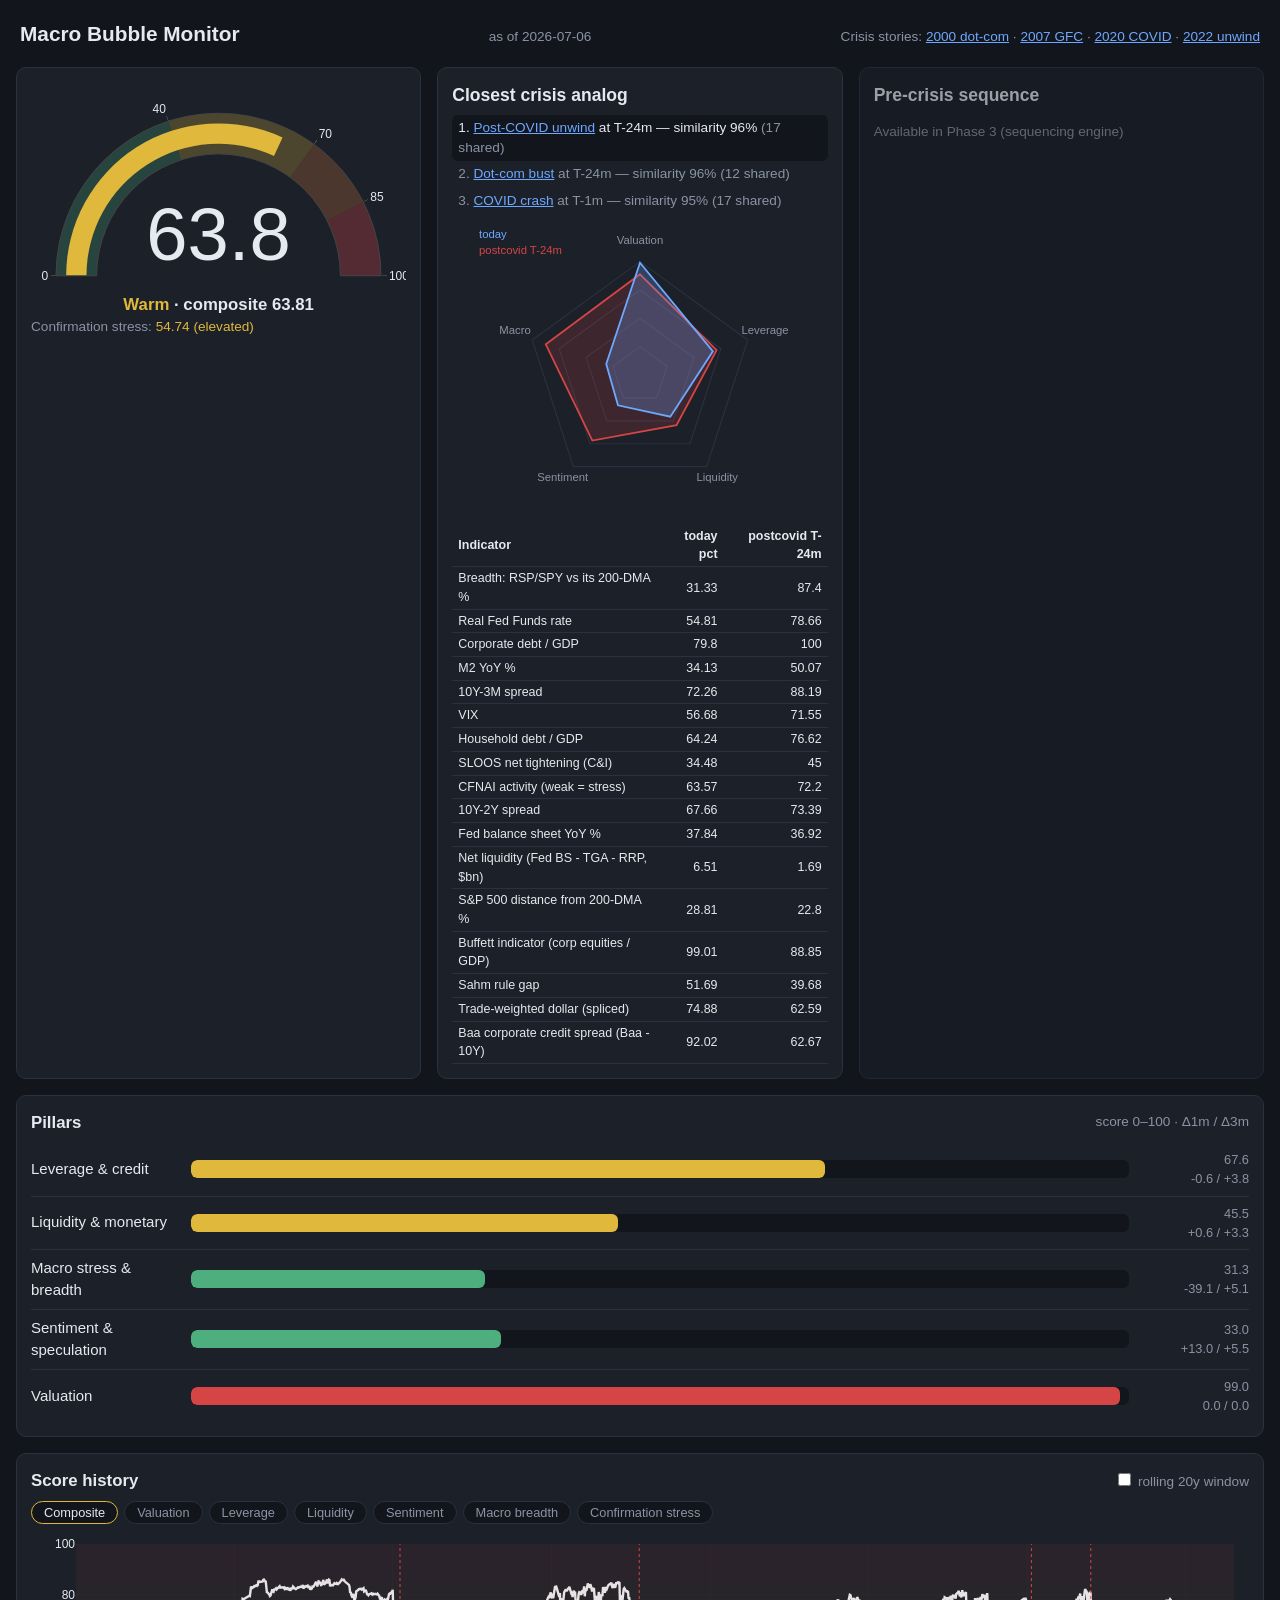
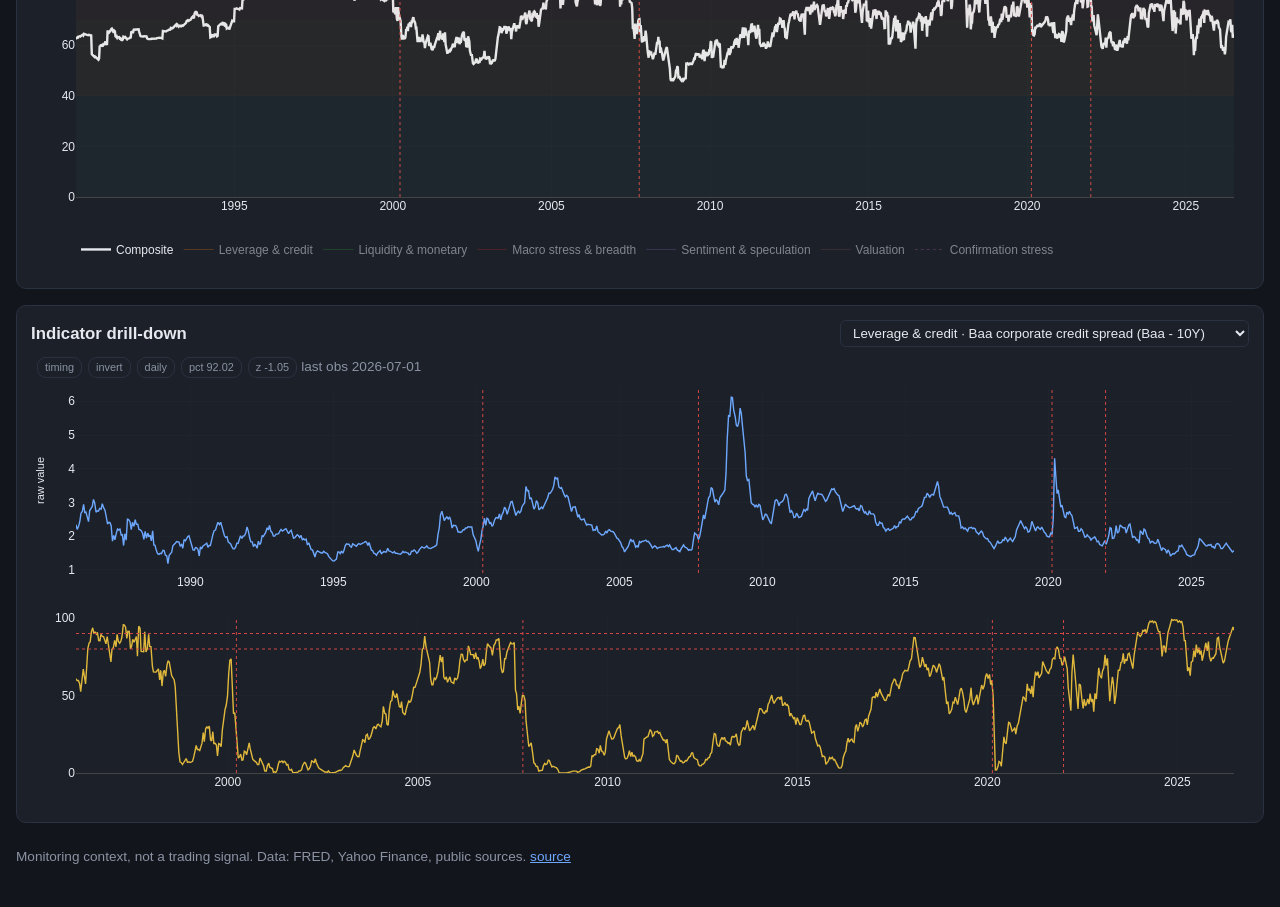
==== site/index.html @ 477a5def "feat: analog similarity with SVG radar and comparison table Cosine-similarity engine (pipeline/compu" ====
<!DOCTYPE html>
<html lang="en">
<head>
<meta charset="utf-8">
<meta name="viewport" content="width=device-width, initial-scale=1">
<title>Macro Bubble Monitor</title>
<link rel="stylesheet" href="assets/style.css">
</head>
<body>
<header>
  <h1>Macro Bubble Monitor</h1>
  <div id="asof" class="muted"></div>
  <nav class="muted">
    Crisis stories:
    <a href="episodes/dotcom.html">2000 dot-com</a> ·
    <a href="episodes/gfc.html">2007 GFC</a> ·
    <a href="episodes/covid.html">2020 COVID</a> ·
    <a href="episodes/postcovid.html">2022 unwind</a>
  </nav>
</header>

<section id="status" class="card-row">
  <div class="card" id="gauge-card"><div id="gauge"></div><div id="regime-label"></div>
  <div id="stress-label" class="muted"></div></div>
  <div class="card" id="analog-card">
    <h3>Closest crisis analog</h3>
    <div id="analog-list" class="muted">No analog data yet.</div>
    <svg id="radar" viewBox="0 0 300 260" style="width:100%;max-width:340px;display:block;margin:8px auto"></svg>
    <div id="analog-table"></div>
  </div>
  <div class="card placeholder" id="sequence-card">
    <h3>Pre-crisis sequence</h3><p class="muted">Available in Phase 3 (sequencing engine)</p>
  </div>
</section>

<section class="card">
  <div class="card-head"><h2>Pillars</h2><span class="muted">score 0–100 · Δ1m / Δ3m</span></div>
  <div id="pillars"></div>
</section>

<section class="card">
  <div class="card-head">
    <h2>Score history</h2>
    <label class="toggle"><input type="checkbox" id="window-toggle"> rolling 20y window</label>
  </div>
  <div class="tabs" id="history-tabs"></div>
  <div id="history"></div>
</section>

<section class="card">
  <div class="card-head">
    <h2>Indicator drill-down</h2>
    <select id="indicator-picker"></select>
  </div>
  <div id="indicator-meta"></div>
  <div id="indicator-raw"></div>
  <div id="indicator-pct"></div>
</section>

<footer class="muted">Monitoring context, not a trading signal. Data: FRED, Yahoo Finance, public sources.
  <a href="https://github.com/JungOhLee/macro-monitoring">source</a></footer>

<script src="assets/plotly-finance.min.js"></script>
<script src="assets/app.js"></script>
</body>
</html>
---- site/assets/style.css ----
:root { --bg:#12151c; --card:#1b2029; --text:#e6e9ef; --muted:#8b93a3; --line:#2a3140;
        --cool:#4caf7d; --warm:#e0b83c; --frothy:#e07b3c; --bubble:#d64545; }
* { box-sizing: border-box; }
body { margin:0; background:var(--bg); color:var(--text);
       font:15px/1.5 -apple-system, "Segoe UI", Roboto, sans-serif; padding:0 16px 40px; }
header { display:flex; justify-content:space-between; align-items:baseline; padding:18px 4px; }
h1 { font-size:1.3rem; margin:0; } h2 { font-size:1.05rem; margin:0; } h3 { margin:0 0 6px; }
.muted { color:var(--muted); font-size:.85rem; }
.card { background:var(--card); border:1px solid var(--line); border-radius:10px;
        padding:14px; margin-bottom:16px; }
.card-row { display:grid; grid-template-columns:repeat(auto-fit,minmax(260px,1fr));
            gap:16px; margin-bottom:16px; }
.card-row .card { margin-bottom:0; }
.card-head { display:flex; justify-content:space-between; align-items:center; margin-bottom:8px; }
.placeholder { opacity:.65; }
#regime-label { text-align:center; font-weight:600; font-size:1.05rem; }
.pillar-row { display:grid; grid-template-columns:150px 1fr 110px; gap:10px;
              align-items:center; padding:7px 0; border-bottom:1px solid var(--line); }
.pillar-row:last-child { border-bottom:none; }
.bar-track { background:var(--bg); border-radius:6px; height:18px; overflow:hidden; }
.bar-fill { height:100%; border-radius:6px; }
.chip { display:inline-block; font-size:.68rem; padding:1px 7px; border-radius:9px;
        border:1px solid var(--line); color:var(--muted); margin-left:6px; }
.delta { font-size:.8rem; color:var(--muted); text-align:right; }
.badge-stale { color:var(--bubble); font-weight:600; }
select { background:var(--card); color:var(--text); border:1px solid var(--line);
         border-radius:6px; padding:4px 8px; }
.toggle { font-size:.85rem; color:var(--muted); }
footer { margin-top:24px; font-size:.8rem; }
a { color:#6ea8fe; }
@media (max-width:640px){ .pillar-row { grid-template-columns:110px 1fr 70px; } }
.tabs { display:flex; flex-wrap:wrap; gap:6px; margin-bottom:10px; }
.tabs button { background:var(--bg); color:var(--muted); border:1px solid var(--line);
               border-radius:15px; padding:3px 12px; font-size:.8rem; cursor:pointer; }
.tabs button.active { color:var(--text); border-color:var(--warm); }
#analog-list .analog-row { cursor:pointer; padding:3px 6px; border-radius:6px; }
#analog-list .analog-row.sel { background:var(--bg); color:var(--text); }
#analog-table table { width:100%; font-size:.78rem; border-collapse:collapse; margin-top:8px; }
#analog-table td, #analog-table th { padding:2px 6px; border-bottom:1px solid var(--line); text-align:right; }
#analog-table td:first-child, #analog-table th:first-child { text-align:left; }
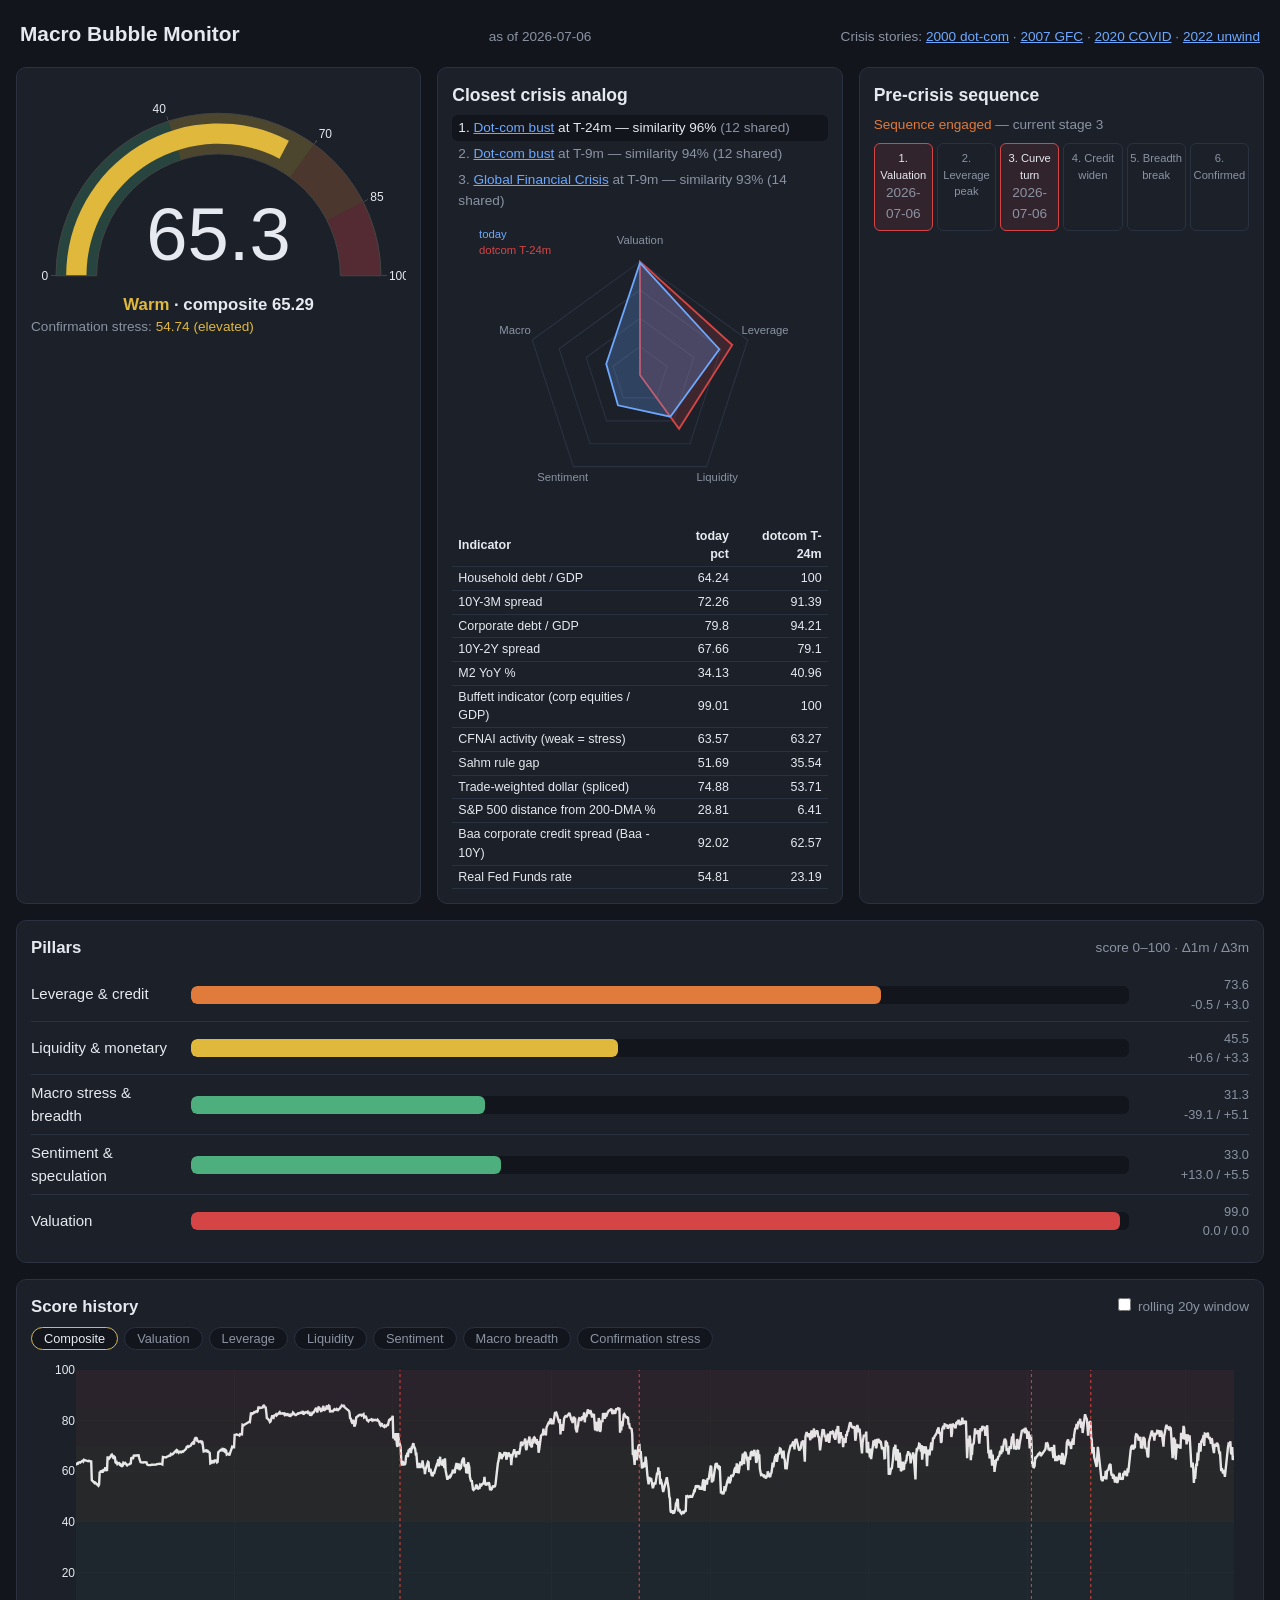
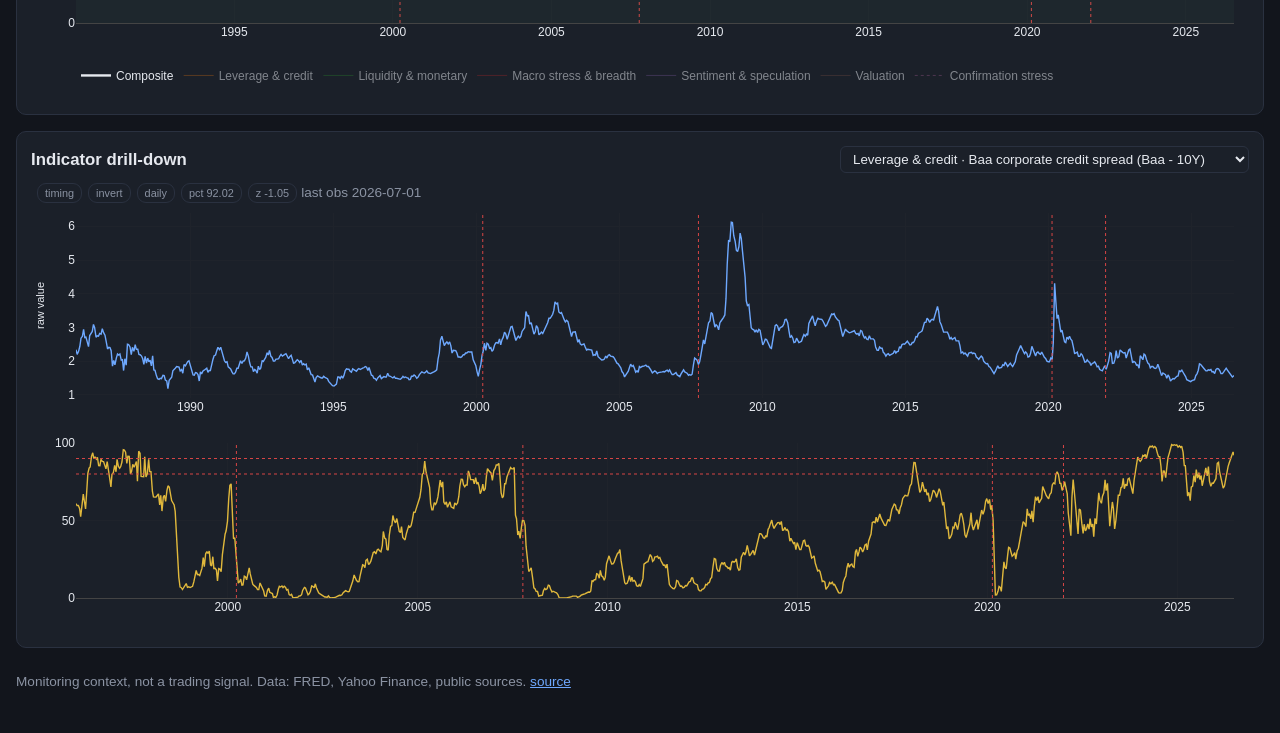
==== commit 20c8df09: "feat: pre-crisis sequencing state machine with tracker UI and stage alerts Co-Authored-By: Claude Fa" ====
--- a/site/index.html
+++ b/site/index.html
@@ -28,8 +28,10 @@
     <svg id="radar" viewBox="0 0 300 260" style="width:100%;max-width:340px;display:block;margin:8px auto"></svg>
     <div id="analog-table"></div>
   </div>
-  <div class="card placeholder" id="sequence-card">
-    <h3>Pre-crisis sequence</h3><p class="muted">Available in Phase 3 (sequencing engine)</p>
+  <div class="card" id="sequence-card">
+    <h3>Pre-crisis sequence</h3>
+    <div id="sequence-banner" class="muted"></div>
+    <div id="sequence-track"></div>
   </div>
 </section>
 
--- a/site/assets/style.css
+++ b/site/assets/style.css
@@ -38,3 +38,9 @@
 #analog-table table { width:100%; font-size:.78rem; border-collapse:collapse; margin-top:8px; }
 #analog-table td, #analog-table th { padding:2px 6px; border-bottom:1px solid var(--line); text-align:right; }
 #analog-table td:first-child, #analog-table th:first-child { text-align:left; }
+#sequence-track { display:flex; gap:4px; margin-top:8px; }
+.stage { flex:1; text-align:center; font-size:.7rem; padding:6px 2px; border-radius:6px;
+         border:1px solid var(--line); color:var(--muted); }
+.stage.fired { border-color:var(--bubble); color:var(--text); background:rgba(214,69,69,.12); }
+.stage.lapsed { border-color:var(--warm); opacity:.6; }
+.stage.nodata { border-style:dashed; }
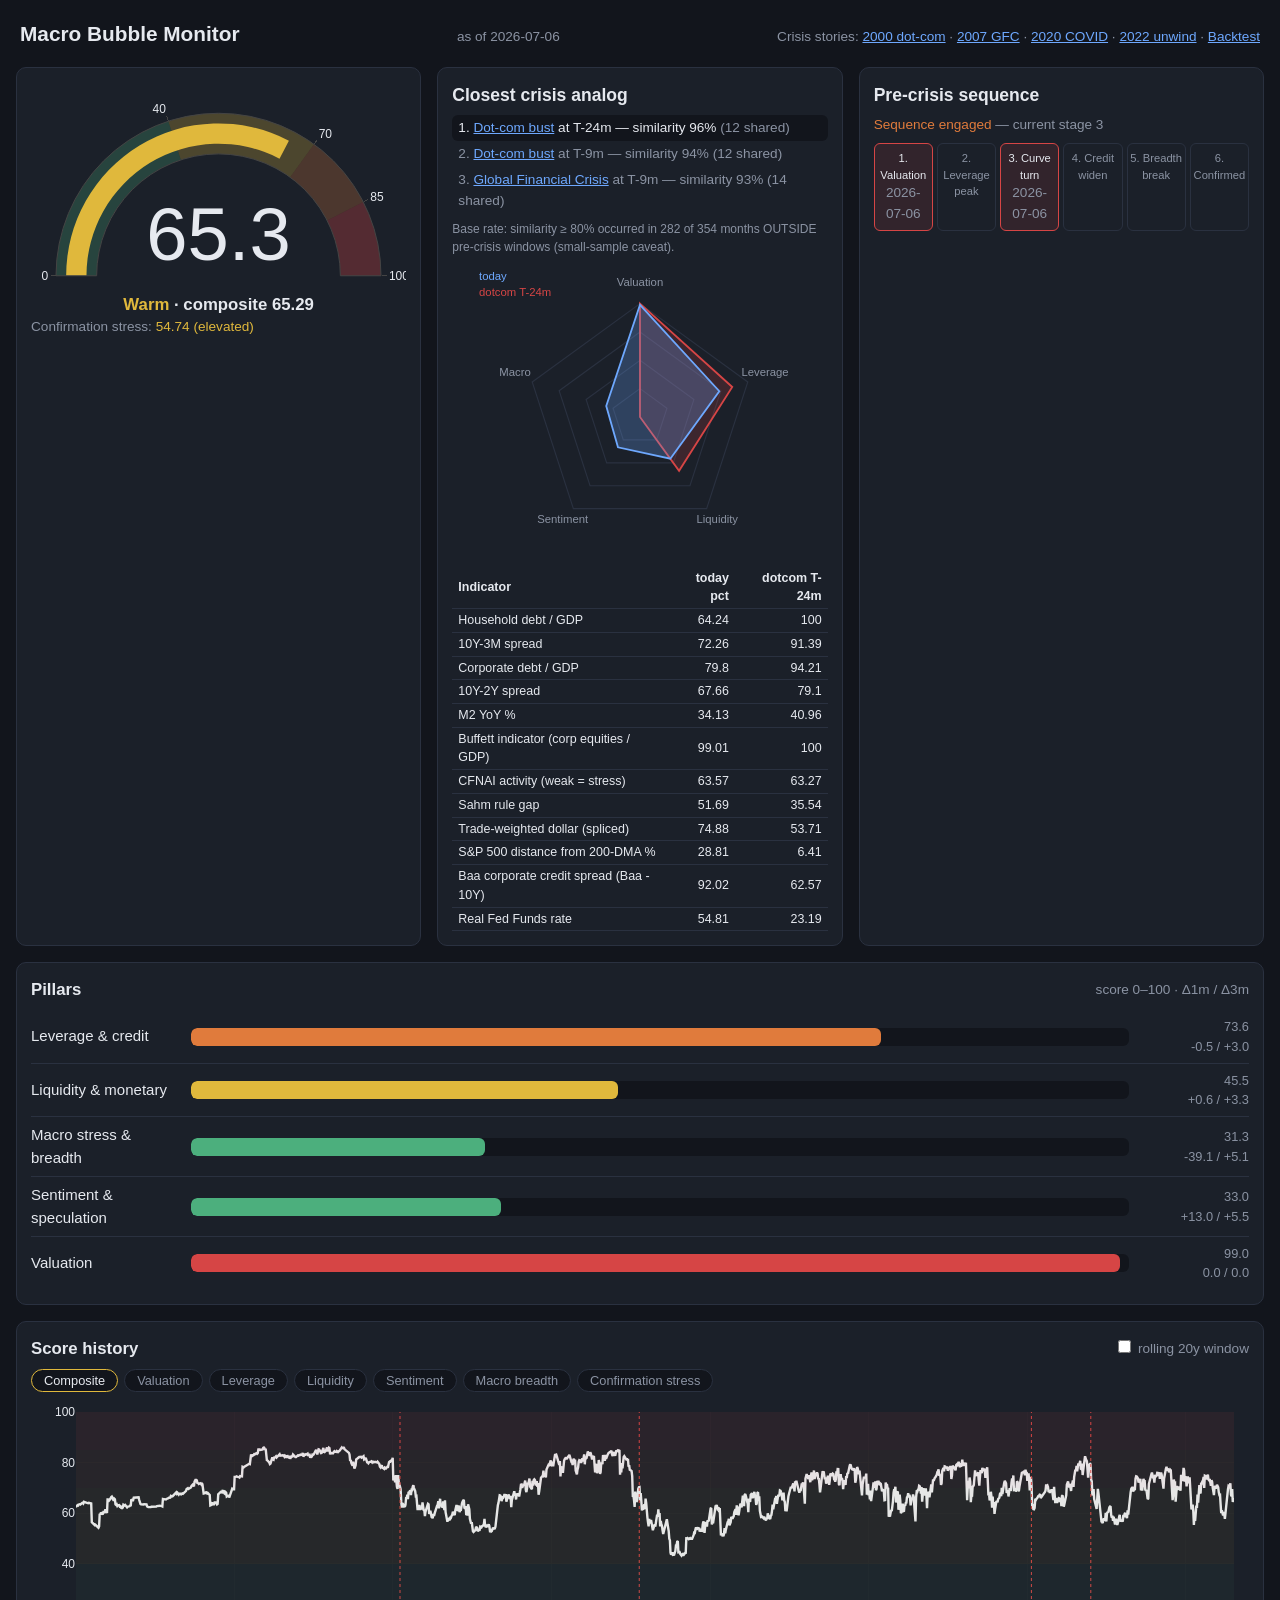
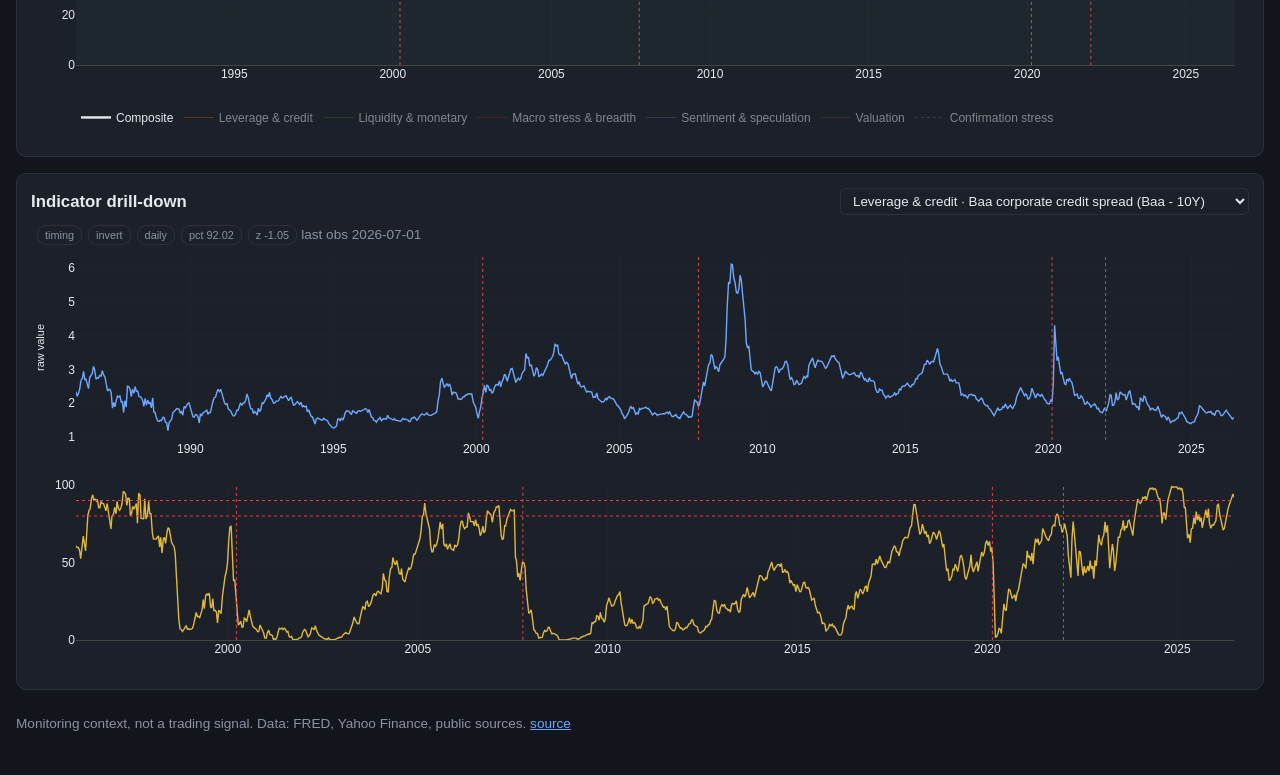
==== commit 4e62505e: "feat: backtest replay with validation criteria and base rates Monthly, lag-adjusted sequencer replay" ====
--- a/site/index.html
+++ b/site/index.html
@@ -15,7 +15,8 @@
     <a href="episodes/dotcom.html">2000 dot-com</a> ·
     <a href="episodes/gfc.html">2007 GFC</a> ·
     <a href="episodes/covid.html">2020 COVID</a> ·
-    <a href="episodes/postcovid.html">2022 unwind</a>
+    <a href="episodes/postcovid.html">2022 unwind</a> ·
+    <a href="backtest.html">Backtest</a>
   </nav>
 </header>
 
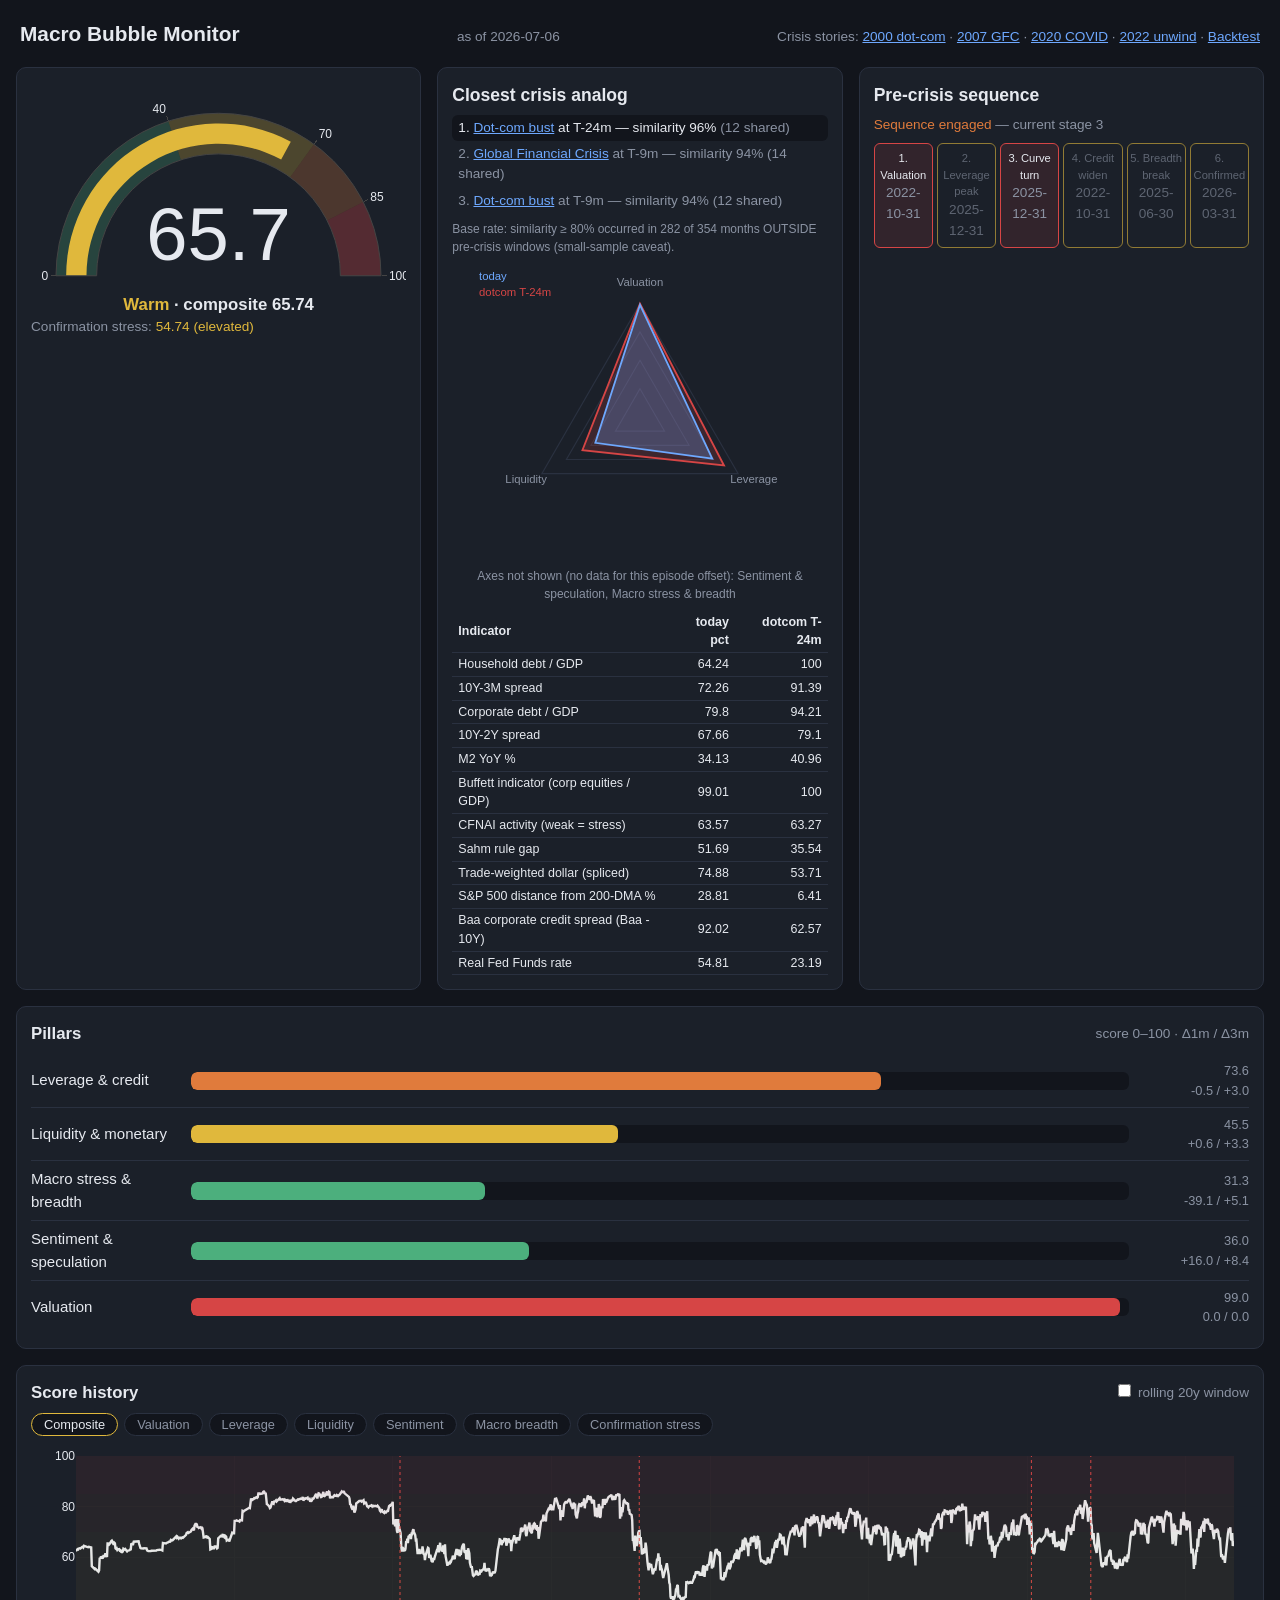
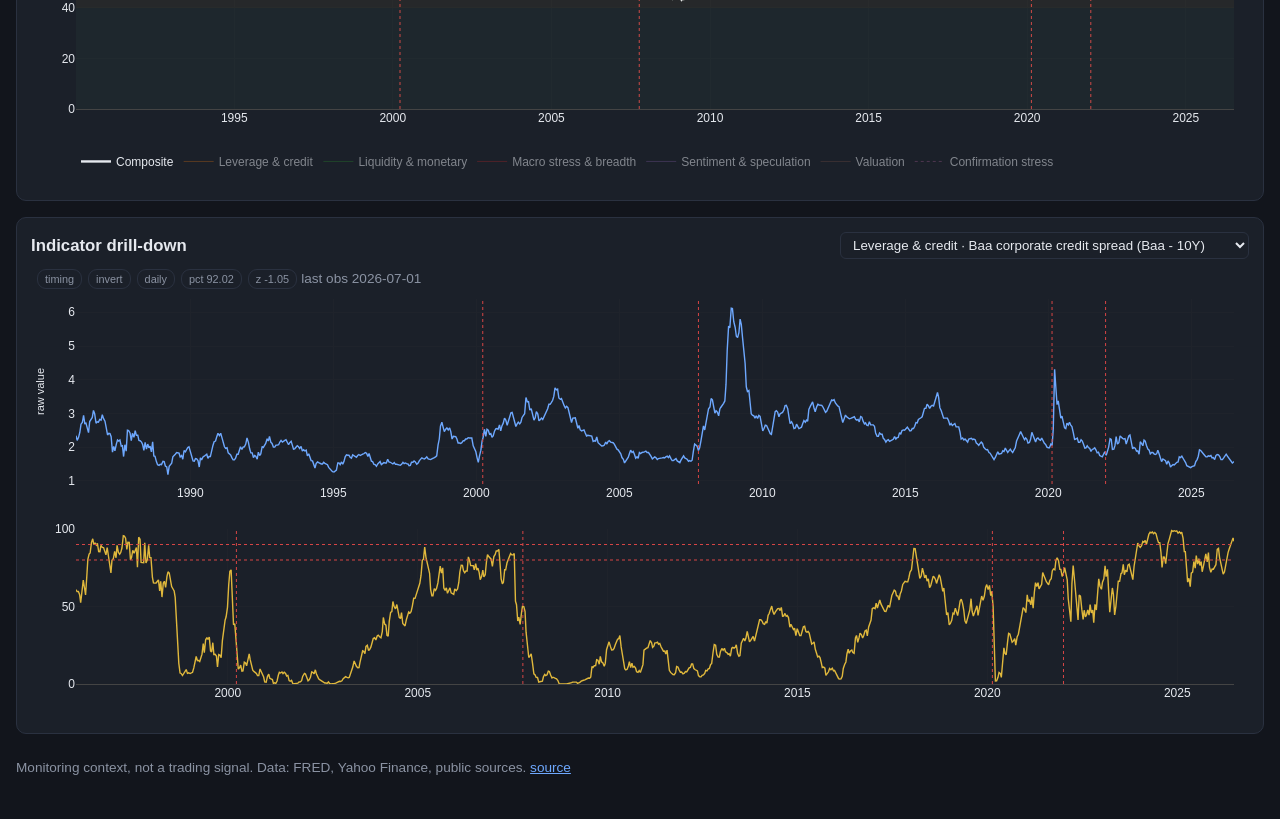
==== commit f0d9c5c7: "fix: phase-3 final review pass — seeded sequence history, radar n/a axes, sequencer test coverage, f" ====
--- a/site/index.html
+++ b/site/index.html
@@ -27,6 +27,7 @@
     <h3>Closest crisis analog</h3>
     <div id="analog-list" class="muted">No analog data yet.</div>
     <svg id="radar" viewBox="0 0 300 260" style="width:100%;max-width:340px;display:block;margin:8px auto"></svg>
+    <div id="radar-note" class="muted" style="font-size:.75rem;text-align:center"></div>
     <div id="analog-table"></div>
   </div>
   <div class="card" id="sequence-card">
--- a/site/assets/style.css
+++ b/site/assets/style.css
@@ -44,3 +44,5 @@
 .stage.fired { border-color:var(--bubble); color:var(--text); background:rgba(214,69,69,.12); }
 .stage.lapsed { border-color:var(--warm); opacity:.6; }
 .stage.nodata { border-style:dashed; }
+article table { width:100%; font-size:.85rem; border-collapse:collapse; margin:10px 0; }
+article td, article th { padding:4px 8px; border-bottom:1px solid var(--line); text-align:left; }
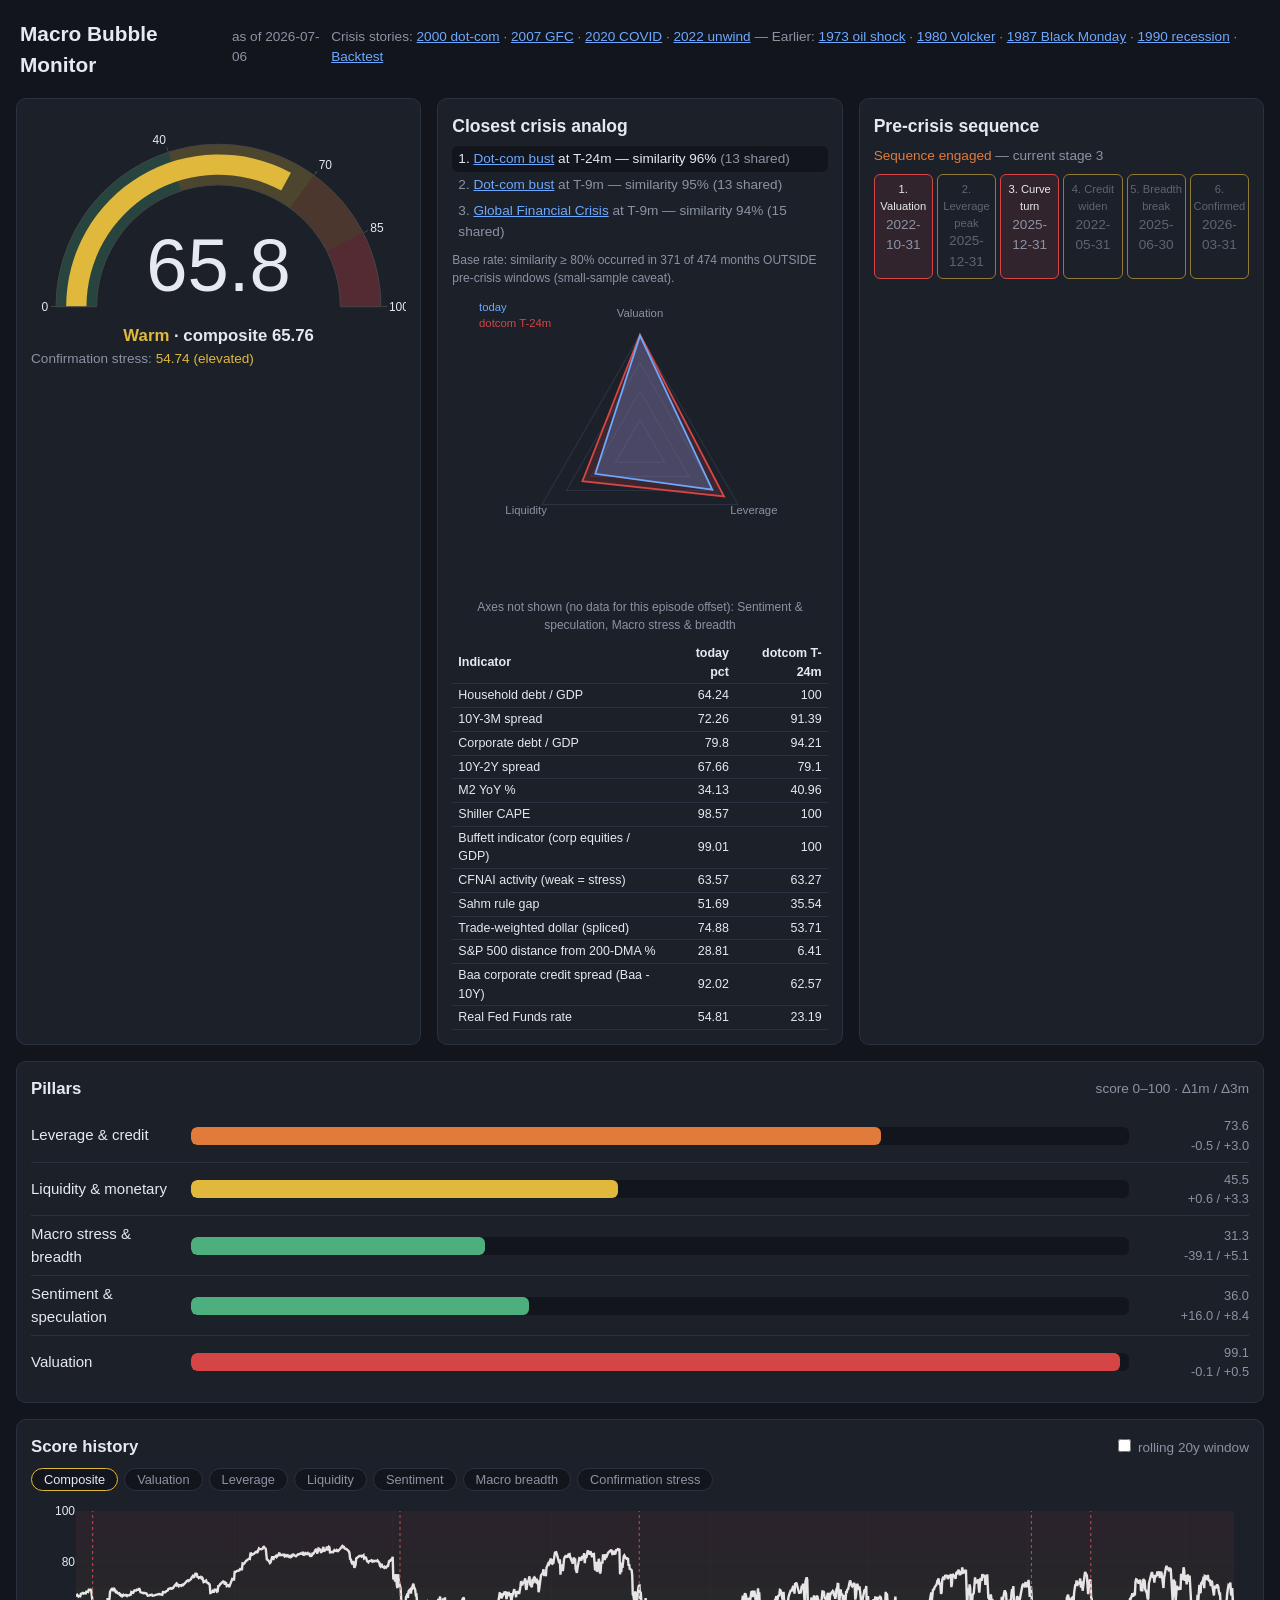
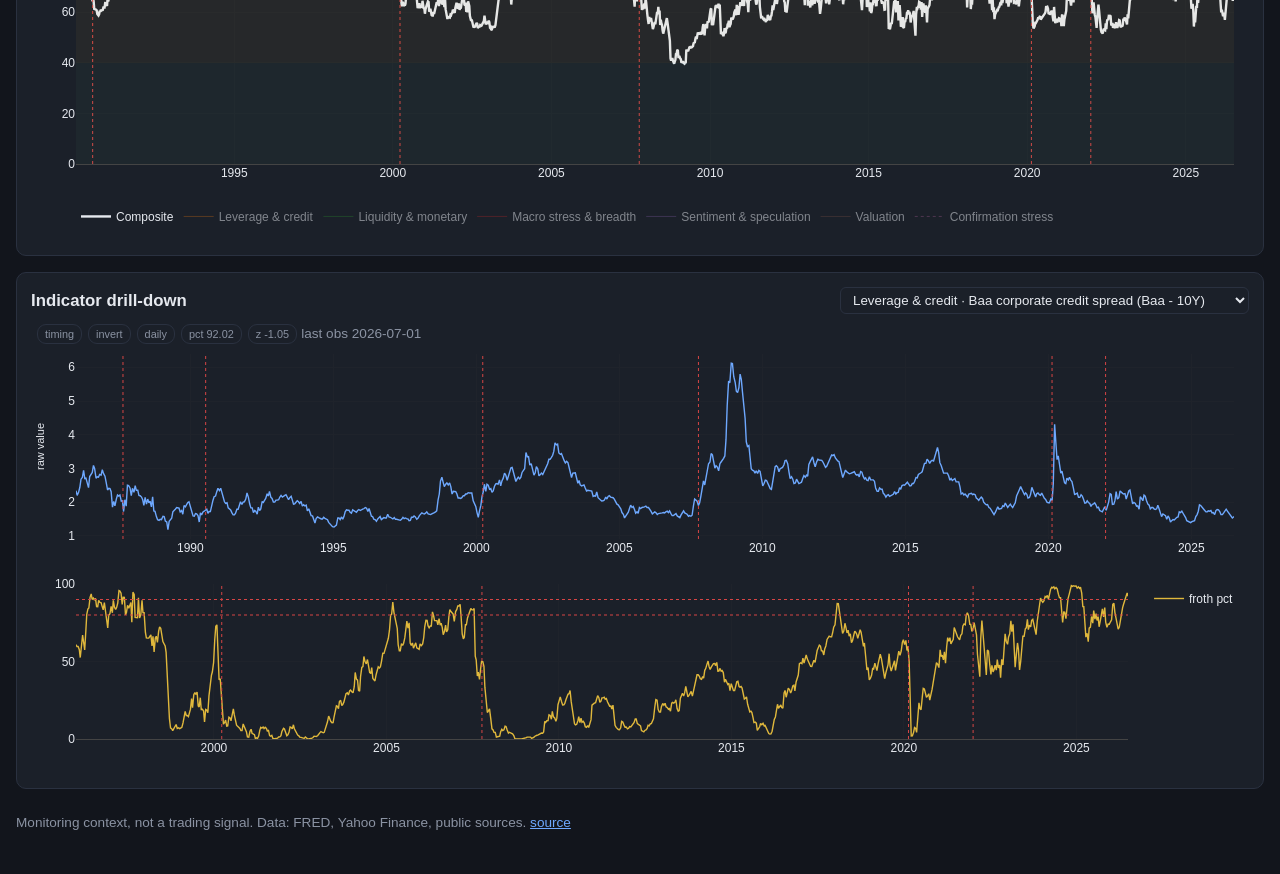
==== commit 4beaf025: "feat: named crisis markers across charts with library/marker distinction Replace episodeShapes() wit" ====
--- a/site/index.html
+++ b/site/index.html
@@ -15,7 +15,12 @@
     <a href="episodes/dotcom.html">2000 dot-com</a> ·
     <a href="episodes/gfc.html">2007 GFC</a> ·
     <a href="episodes/covid.html">2020 COVID</a> ·
-    <a href="episodes/postcovid.html">2022 unwind</a> ·
+    <a href="episodes/postcovid.html">2022 unwind</a>
+    — Earlier:
+    <a href="episodes/oil1973.html">1973 oil shock</a> ·
+    <a href="episodes/volcker1980.html">1980 Volcker</a> ·
+    <a href="episodes/black1987.html">1987 Black Monday</a> ·
+    <a href="episodes/rec1990.html">1990 recession</a> ·
     <a href="backtest.html">Backtest</a>
   </nav>
 </header>
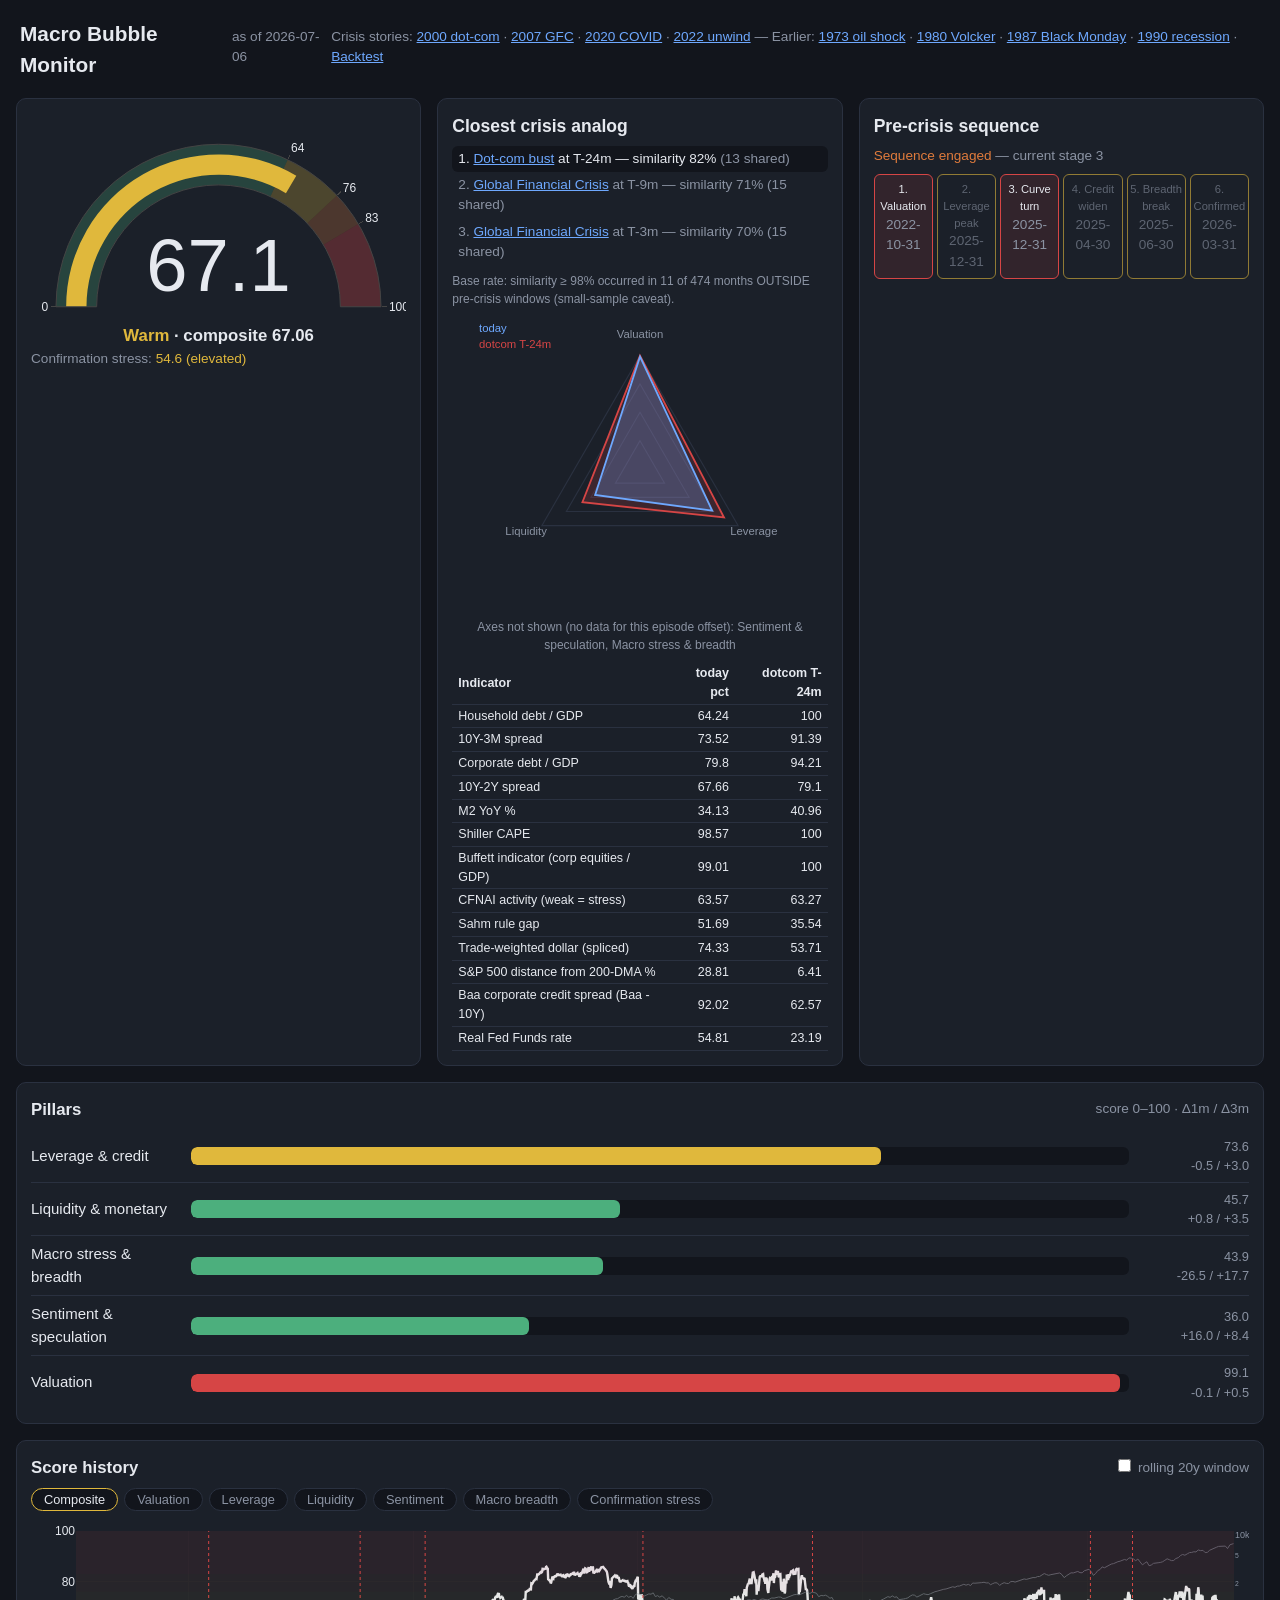
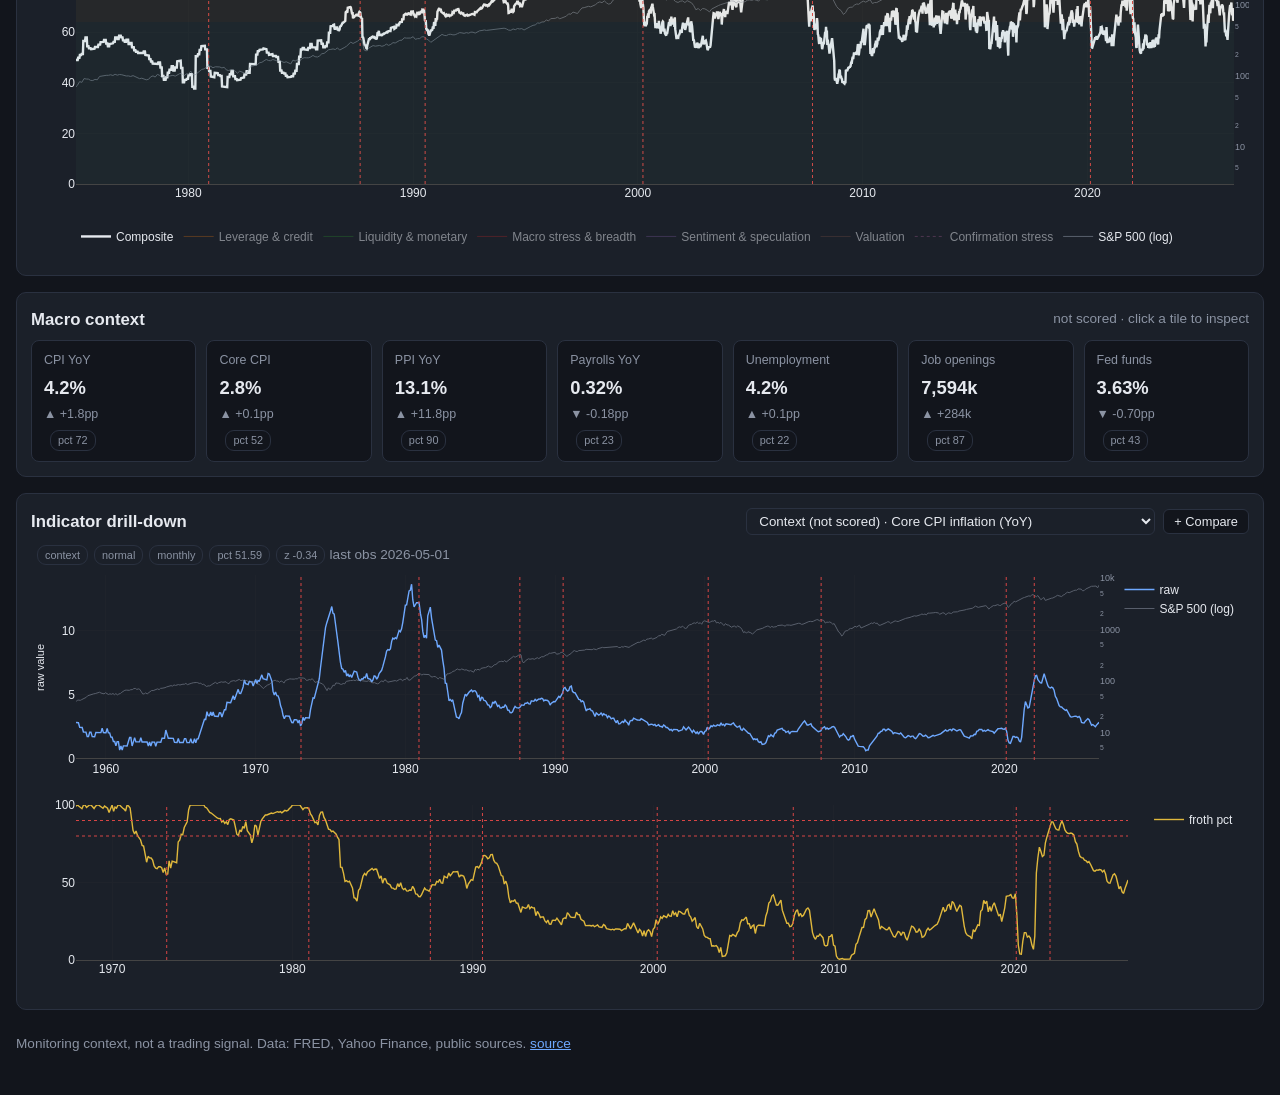
==== commit 50313394: "feat: macro context panel and multi-indicator comparison in drill-down Co-Authored-By: Claude Fable " ====
--- a/site/index.html
+++ b/site/index.html
@@ -56,11 +56,20 @@
   <div id="history"></div>
 </section>
 
-<section class="card">
+<section class="card" id="context-panel">
+  <div class="card-head"><h2>Macro context</h2><span class="muted">not scored · click a tile to inspect</span></div>
+  <div id="context-tiles" class="context-grid"></div>
+</section>
+
+<section class="card" id="drilldown">
   <div class="card-head">
     <h2>Indicator drill-down</h2>
-    <select id="indicator-picker"></select>
+    <div class="picker-row">
+      <select id="indicator-picker"></select>
+      <button id="compare-add" class="btn-compare" type="button">+ Compare</button>
+    </div>
   </div>
+  <div id="compare-chips" class="chip-row"></div>
   <div id="indicator-meta"></div>
   <div id="indicator-raw"></div>
   <div id="indicator-pct"></div>
--- a/site/assets/style.css
+++ b/site/assets/style.css
@@ -46,3 +46,21 @@
 .stage.nodata { border-style:dashed; }
 article table { width:100%; font-size:.85rem; border-collapse:collapse; margin:10px 0; }
 article td, article th { padding:4px 8px; border-bottom:1px solid var(--line); text-align:left; }
+
+.context-grid { display:grid; grid-template-columns:repeat(auto-fit,minmax(130px,1fr)); gap:10px; }
+.context-tile { background:var(--bg); border:1px solid var(--line); border-radius:8px;
+                padding:10px 12px; cursor:pointer; transition:border-color .15s; }
+.context-tile:hover { border-color:var(--warm); }
+.context-label { font-size:.78rem; color:var(--muted); margin-bottom:4px; }
+.context-value { font-size:1.15rem; font-weight:600; }
+.context-delta { font-size:.78rem; color:var(--muted); margin:3px 0 5px; }
+.picker-row { display:flex; gap:8px; align-items:center; }
+.btn-compare { background:var(--bg); color:var(--text); border:1px solid var(--line);
+               border-radius:6px; padding:4px 10px; font-size:.8rem; cursor:pointer; }
+.btn-compare:hover { border-color:var(--warm); }
+.btn-compare:disabled { opacity:.4; cursor:default; }
+.chip-row { display:flex; flex-wrap:wrap; gap:6px; margin:0 0 8px; min-height:0; }
+.chip-row:empty { margin:0; }
+.compare-chip { background:var(--bg); }
+.chip-x { cursor:pointer; margin-left:5px; color:var(--muted); font-weight:600; }
+.chip-x:hover { color:var(--bubble); }
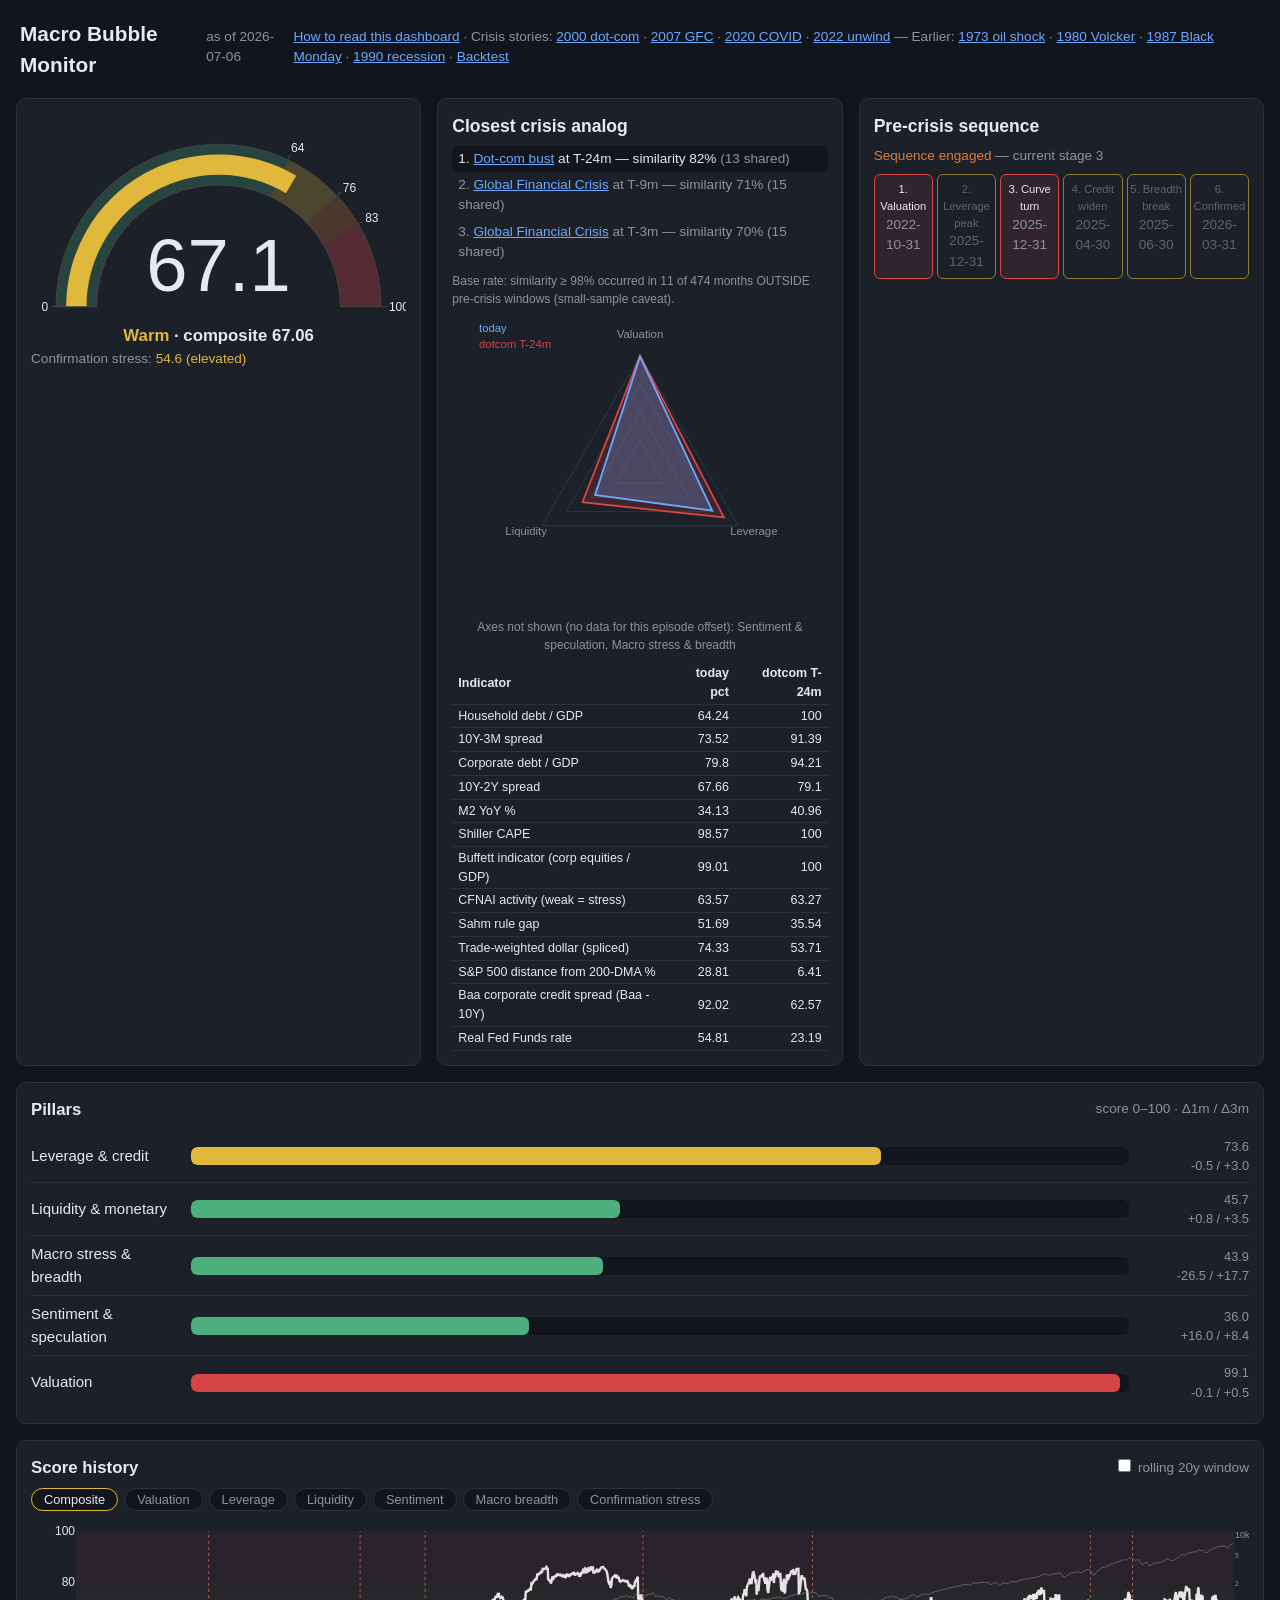
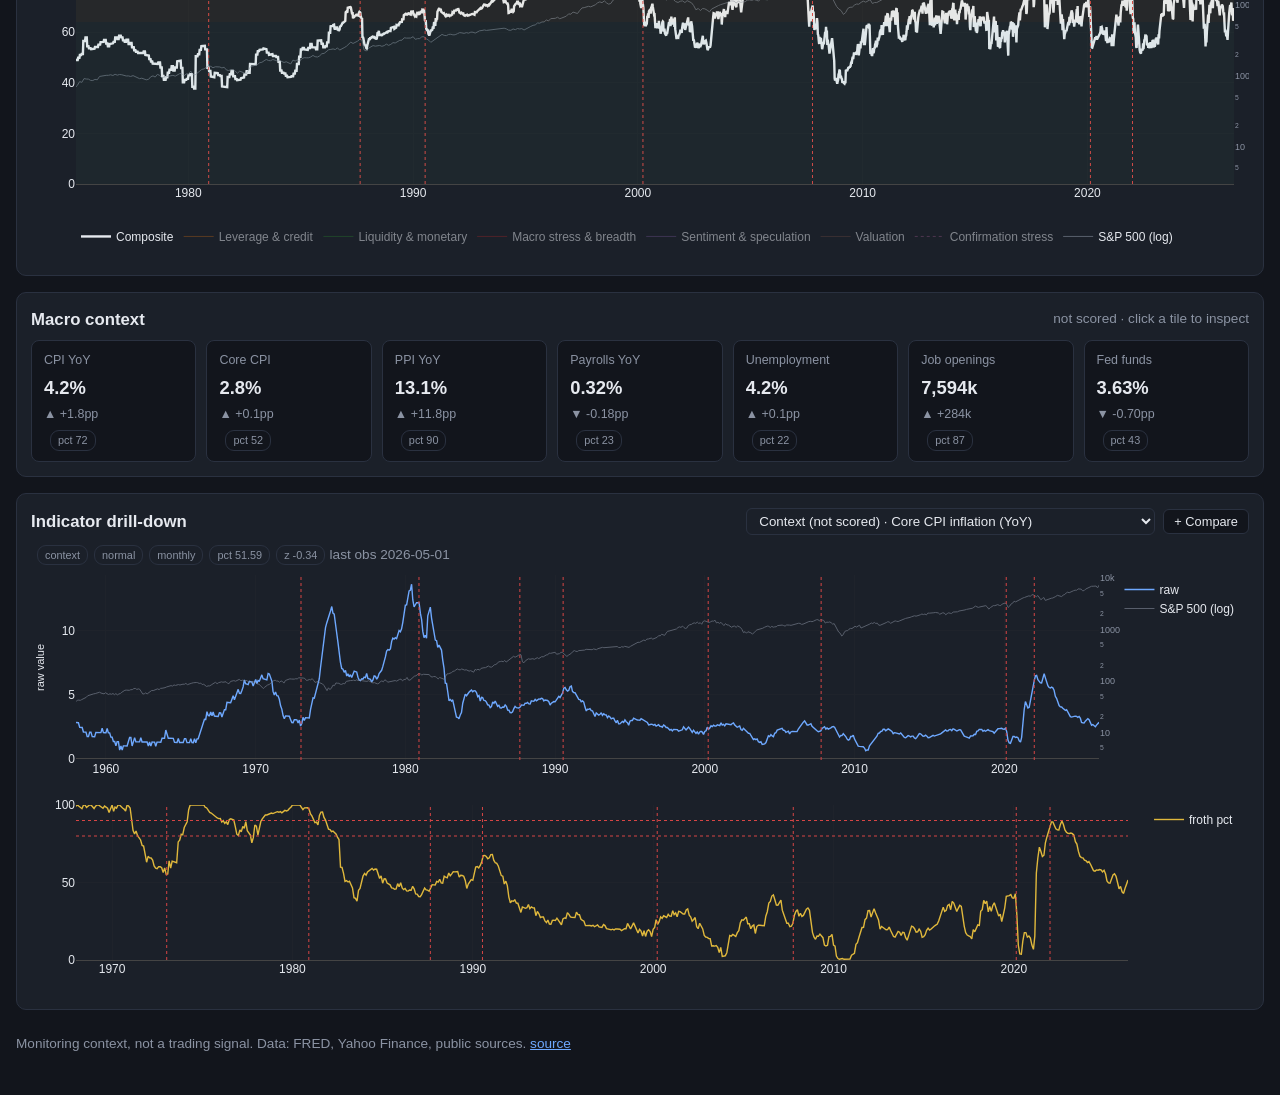
==== commit 4a274e4f: "docs: dashboard interpretation guide page Co-Authored-By: Claude Fable 5 <noreply@anthropic.com>" ====
--- a/site/index.html
+++ b/site/index.html
@@ -11,6 +11,7 @@
   <h1>Macro Bubble Monitor</h1>
   <div id="asof" class="muted"></div>
   <nav class="muted">
+    <a href="guide.html">How to read this dashboard</a> ·
     Crisis stories:
     <a href="episodes/dotcom.html">2000 dot-com</a> ·
     <a href="episodes/gfc.html">2007 GFC</a> ·
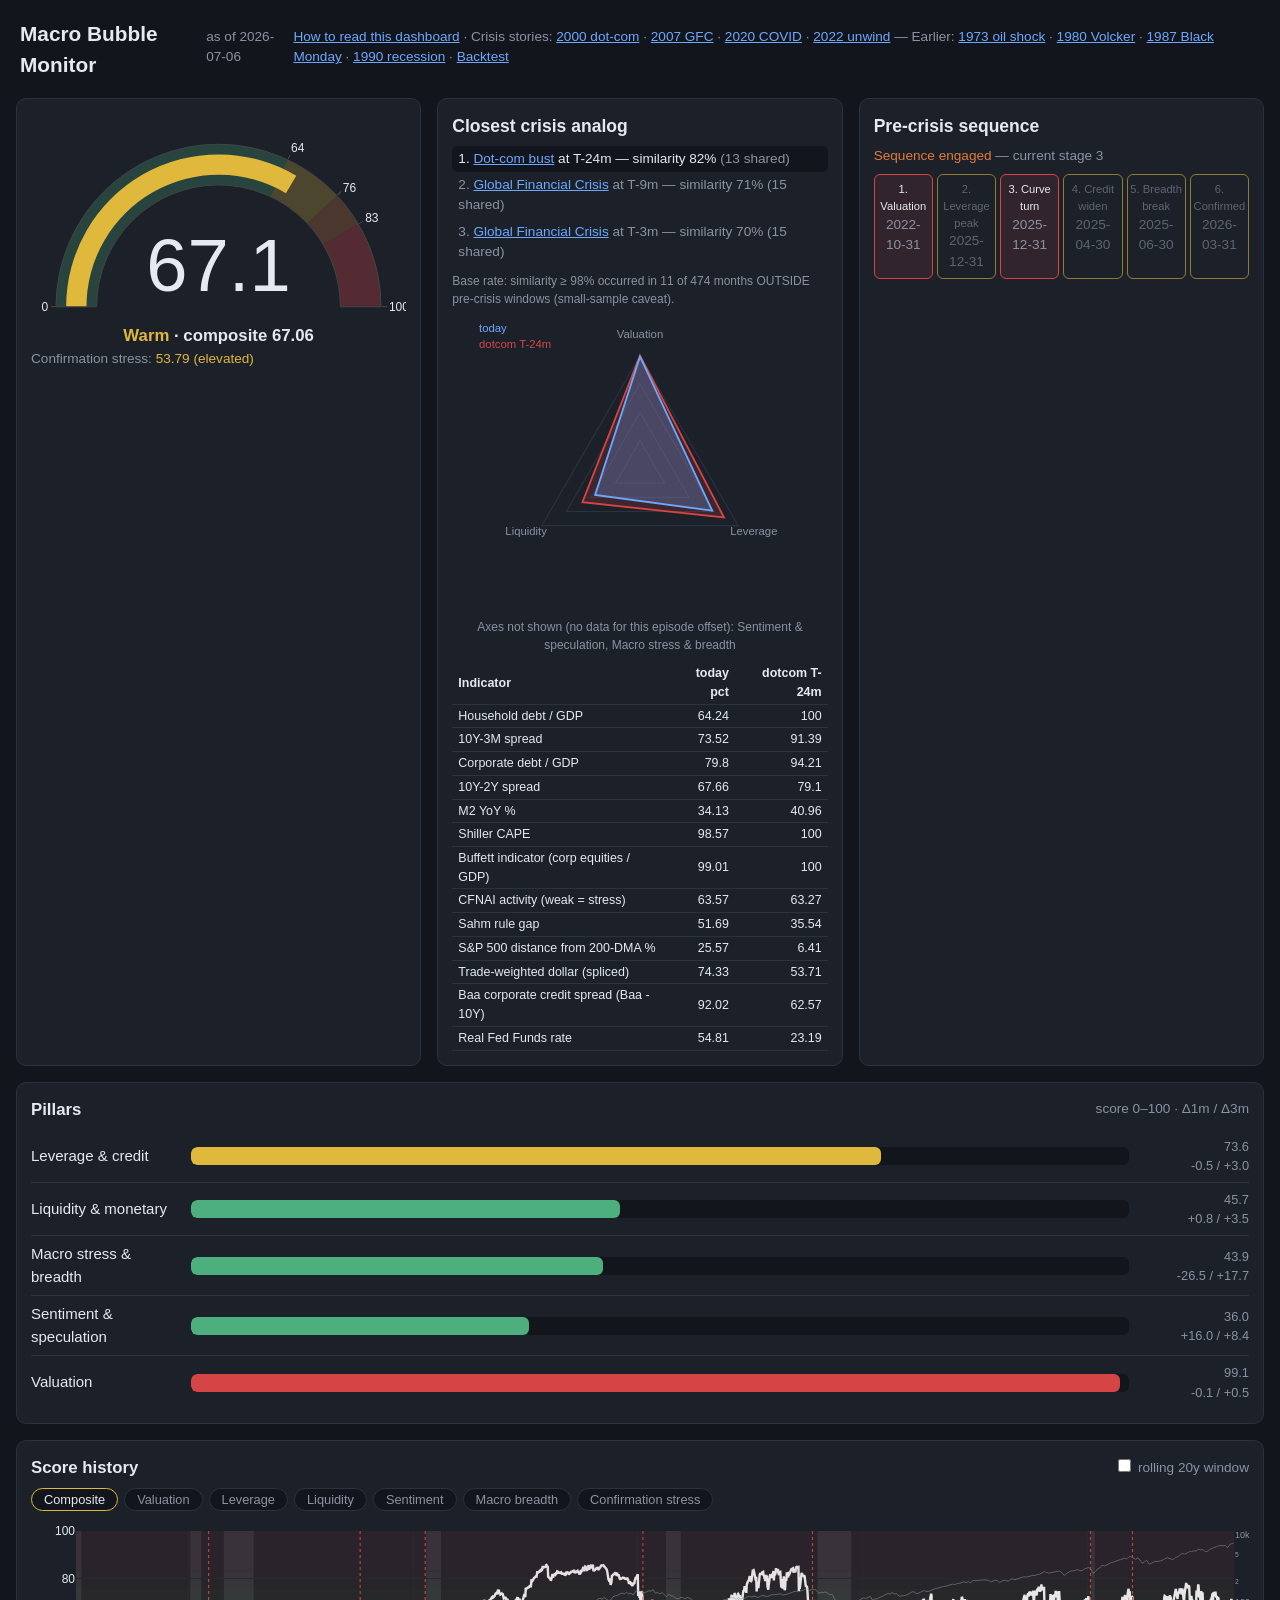
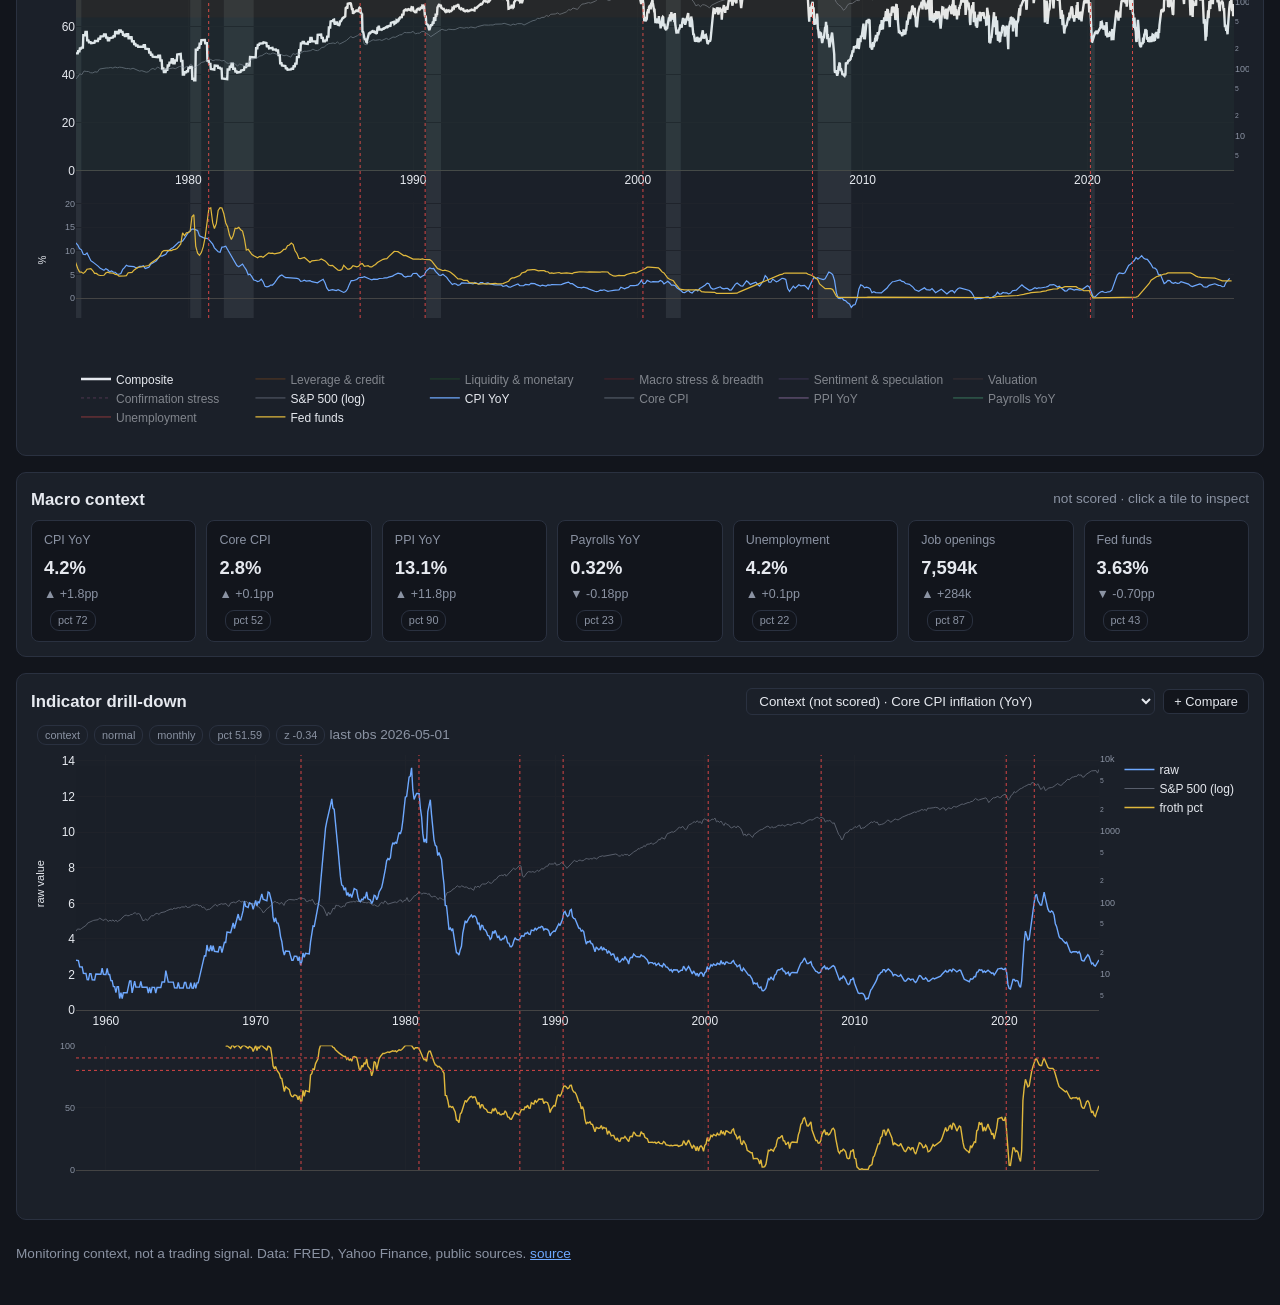
==== commit e18750fe: "feat: drill-down raw and percentile charts share one synced x-axis Co-Authored-By: Claude Fable 5 <n" ====
--- a/site/index.html
+++ b/site/index.html
@@ -72,8 +72,7 @@
   </div>
   <div id="compare-chips" class="chip-row"></div>
   <div id="indicator-meta"></div>
-  <div id="indicator-raw"></div>
-  <div id="indicator-pct"></div>
+  <div id="indicator-chart"></div>
 </section>
 
 <footer class="muted">Monitoring context, not a trading signal. Data: FRED, Yahoo Finance, public sources.
